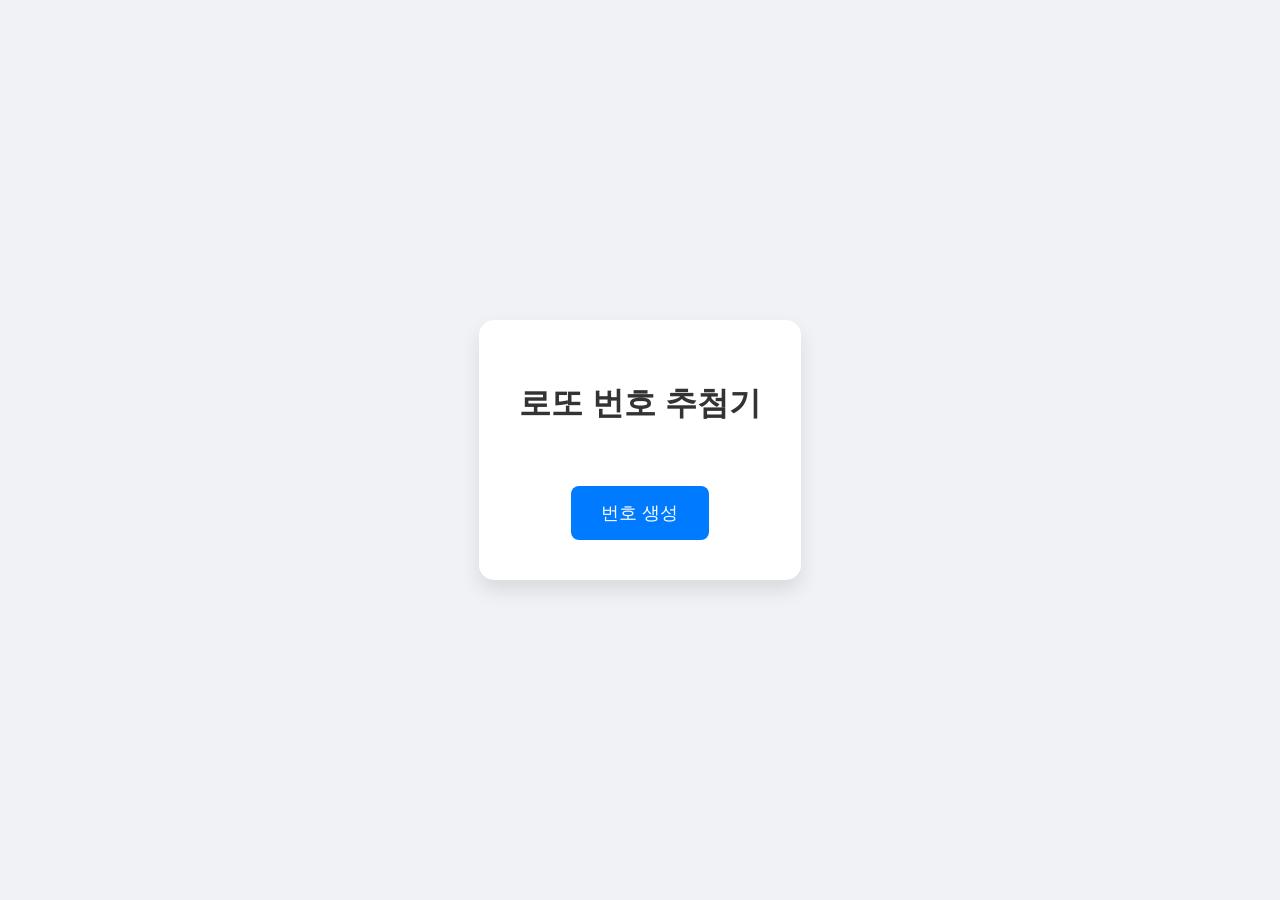
==== index.html @ 4cb0f104 "Update Product Builder SDK implementation and styles" ====
<!DOCTYPE html>
<html lang="ko">
<head>
    <meta charset="UTF-8">
    <meta name="viewport" content="width=device-width, initial-scale=1.0">
    <title>로또 번호 추첨기</title>
    <link rel="stylesheet" href="style.css">
</head>
<body>
    <div class="container">
        <h1>로또 번호 추첨기</h1>
        <div id="numbers" class="numbers-container"></div>
        <button id="generate-btn">번호 생성</button>
    </div>
    <script src="main.js"></script>
</body>
</html>
---- style.css ----
body {
    font-family: 'Arial', sans-serif;
    display: flex;
    justify-content: center;
    align-items: center;
    height: 100vh;
    margin: 0;
    background-color: #f0f2f5;
}

.container {
    text-align: center;
    background-color: white;
    padding: 40px;
    border-radius: 15px;
    box-shadow: 0 10px 20px rgba(0, 0, 0, 0.1);
}

h1 {
    color: #333;
    margin-bottom: 30px;
}

.numbers-container {
    display: flex;
    justify-content: center;
    gap: 10px;
    margin-bottom: 30px;
}

.number {
    display: flex;
    justify-content: center;
    align-items: center;
    width: 50px;
    height: 50px;
    border-radius: 50%;
    background-color: #4CAF50;
    color: white;
    font-size: 24px;
    font-weight: bold;
}

#generate-btn {
    background-color: #007bff;
    color: white;
    border: none;
    padding: 15px 30px;
    font-size: 18px;
    border-radius: 8px;
    cursor: pointer;
    transition: background-color 0.3s ease;
}

#generate-btn:hover {
    background-color: #0056b3;
}
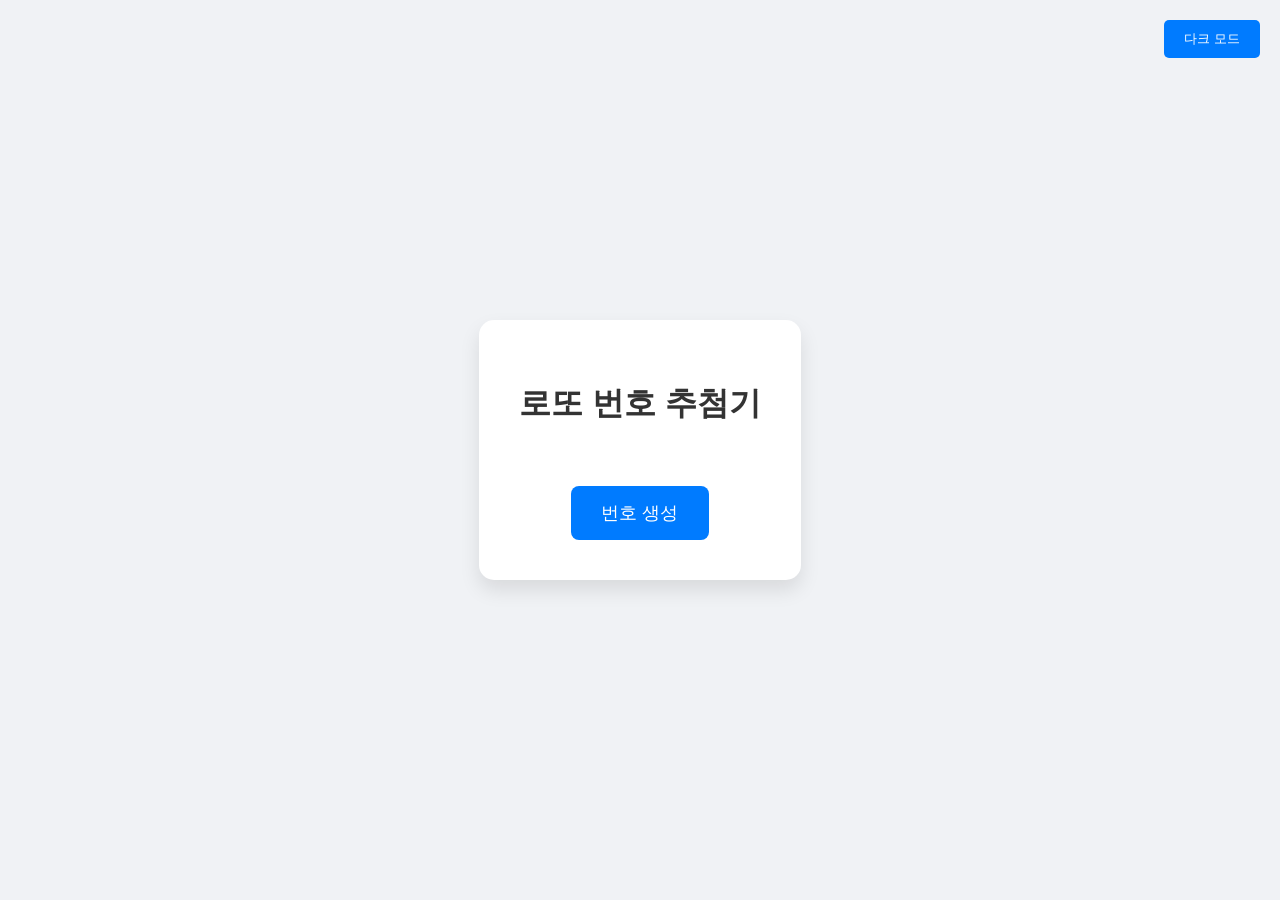
==== commit 33273f06: "Add dark/light mode toggle functionality" ====
--- a/index.html
+++ b/index.html
@@ -7,6 +7,7 @@
     <link rel="stylesheet" href="style.css">
 </head>
 <body>
+    <button id="theme-toggle">다크 모드</button>
     <div class="container">
         <h1>로또 번호 추첨기</h1>
         <div id="numbers" class="numbers-container"></div>
--- a/style.css
+++ b/style.css
@@ -1,3 +1,25 @@
+:root {
+    --bg-color: #f0f2f5;
+    --container-bg: white;
+    --text-color: #333;
+    --btn-bg: #007bff;
+    --btn-hover: #0056b3;
+    --number-bg: #4CAF50;
+    --number-text: white;
+    --shadow: 0 10px 20px rgba(0, 0, 0, 0.1);
+}
+
+.dark-theme {
+    --bg-color: #121212;
+    --container-bg: #1e1e1e;
+    --text-color: #e0e0e0;
+    --btn-bg: #3700b3;
+    --btn-hover: #6200ee;
+    --number-bg: #03dac6;
+    --number-text: #000;
+    --shadow: 0 10px 20px rgba(0, 0, 0, 0.5);
+}
+
 body {
     font-family: 'Arial', sans-serif;
     display: flex;
@@ -5,19 +27,22 @@
     align-items: center;
     height: 100vh;
     margin: 0;
-    background-color: #f0f2f5;
+    background-color: var(--bg-color);
+    color: var(--text-color);
+    transition: background-color 0.3s ease, color 0.3s ease;
 }
 
 .container {
     text-align: center;
-    background-color: white;
+    background-color: var(--container-bg);
     padding: 40px;
     border-radius: 15px;
-    box-shadow: 0 10px 20px rgba(0, 0, 0, 0.1);
+    box-shadow: var(--shadow);
+    transition: background-color 0.3s ease, box-shadow 0.3s ease;
 }
 
 h1 {
-    color: #333;
+    color: var(--text-color);
     margin-bottom: 30px;
 }
 
@@ -35,14 +60,15 @@
     width: 50px;
     height: 50px;
     border-radius: 50%;
-    background-color: #4CAF50;
-    color: white;
+    background-color: var(--number-bg);
+    color: var(--number-text);
     font-size: 24px;
     font-weight: bold;
+    transition: background-color 0.3s ease, color 0.3s ease;
 }
 
 #generate-btn {
-    background-color: #007bff;
+    background-color: var(--btn-bg);
     color: white;
     border: none;
     padding: 15px 30px;
@@ -53,5 +79,17 @@
 }
 
 #generate-btn:hover {
-    background-color: #0056b3;
+    background-color: var(--btn-hover);
 }
+
+#theme-toggle {
+    position: absolute;
+    top: 20px;
+    right: 20px;
+    background-color: var(--btn-bg);
+    color: white;
+    border: none;
+    padding: 10px 20px;
+    border-radius: 5px;
+    cursor: pointer;
+}
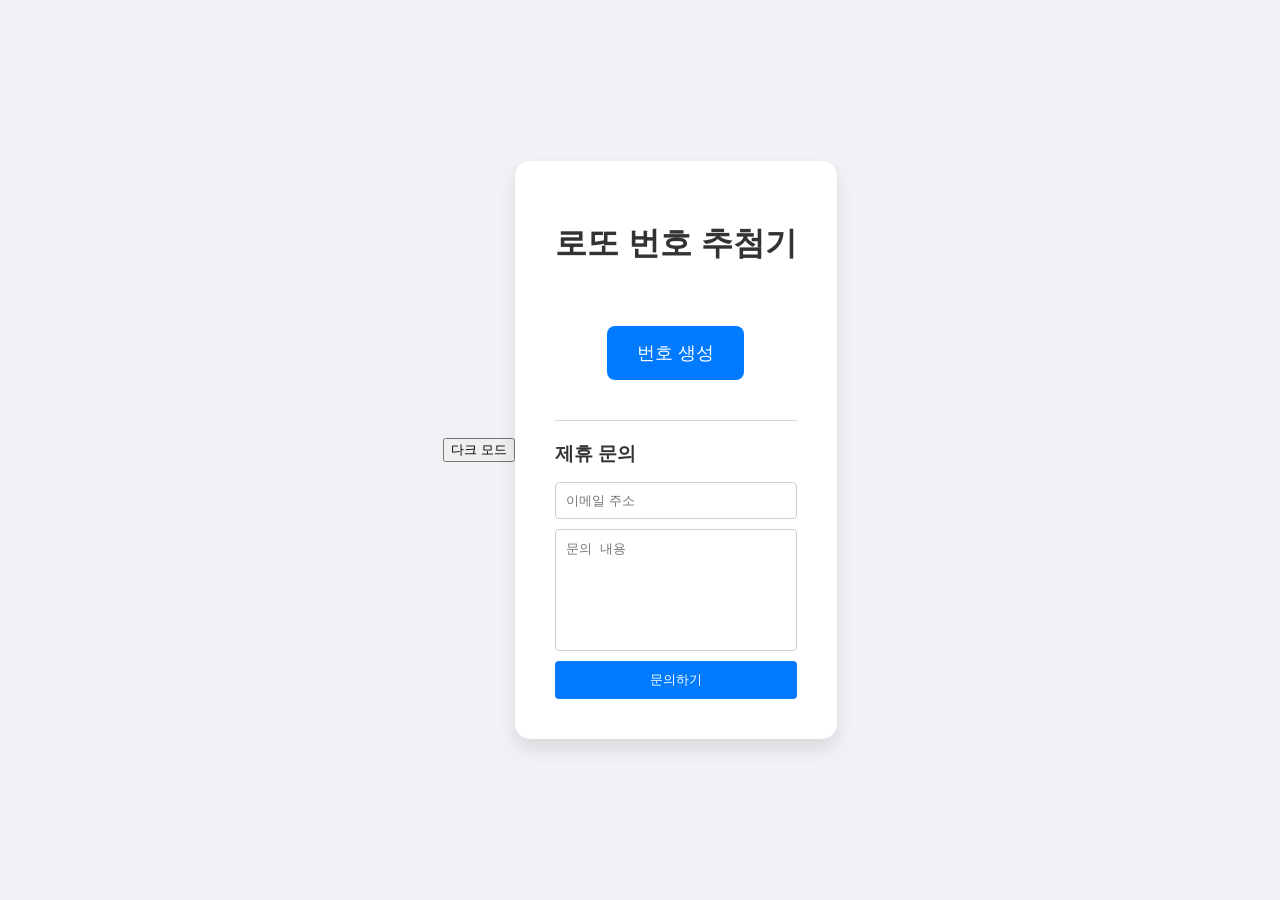
==== commit 4c04b9fd: "Add Formspree contact form for partnership inquiries" ====
--- a/index.html
+++ b/index.html
@@ -12,6 +12,16 @@
         <h1>로또 번호 추첨기</h1>
         <div id="numbers" class="numbers-container"></div>
         <button id="generate-btn">번호 생성</button>
+
+        <div class="contact-form">
+            <hr>
+            <h3>제휴 문의</h3>
+            <form action="https://formspree.io/f/xnjgkopb" method="POST">
+                <input type="email" name="email" placeholder="이메일 주소" required>
+                <textarea name="message" placeholder="문의 내용" required></textarea>
+                <button type="submit">문의하기</button>
+            </form>
+        </div>
     </div>
     <script src="main.js"></script>
 </body>
--- a/style.css
+++ b/style.css
@@ -82,14 +82,52 @@
     background-color: var(--btn-hover);
 }
 
-#theme-toggle {
-    position: absolute;
-    top: 20px;
-    right: 20px;
+.contact-form {
+    margin-top: 40px;
+    text-align: left;
+}
+
+.contact-form hr {
+    border: 0;
+    border-top: 1px solid var(--text-color);
+    opacity: 0.2;
+    margin-bottom: 20px;
+}
+
+.contact-form h3 {
+    margin-bottom: 15px;
+}
+
+.contact-form form {
+    display: flex;
+    flex-direction: column;
+    gap: 10px;
+}
+
+.contact-form input, 
+.contact-form textarea {
+    padding: 10px;
+    border: 1px solid #ccc;
+    border-radius: 4px;
+    background-color: var(--container-bg);
+    color: var(--text-color);
+}
+
+.contact-form textarea {
+    height: 100px;
+    resize: none;
+}
+
+.contact-form button {
     background-color: var(--btn-bg);
     color: white;
     border: none;
-    padding: 10px 20px;
-    border-radius: 5px;
+    padding: 10px;
+    border-radius: 4px;
     cursor: pointer;
 }
+
+.contact-form button:hover {
+    background-color: var(--btn-hover);
+}
+
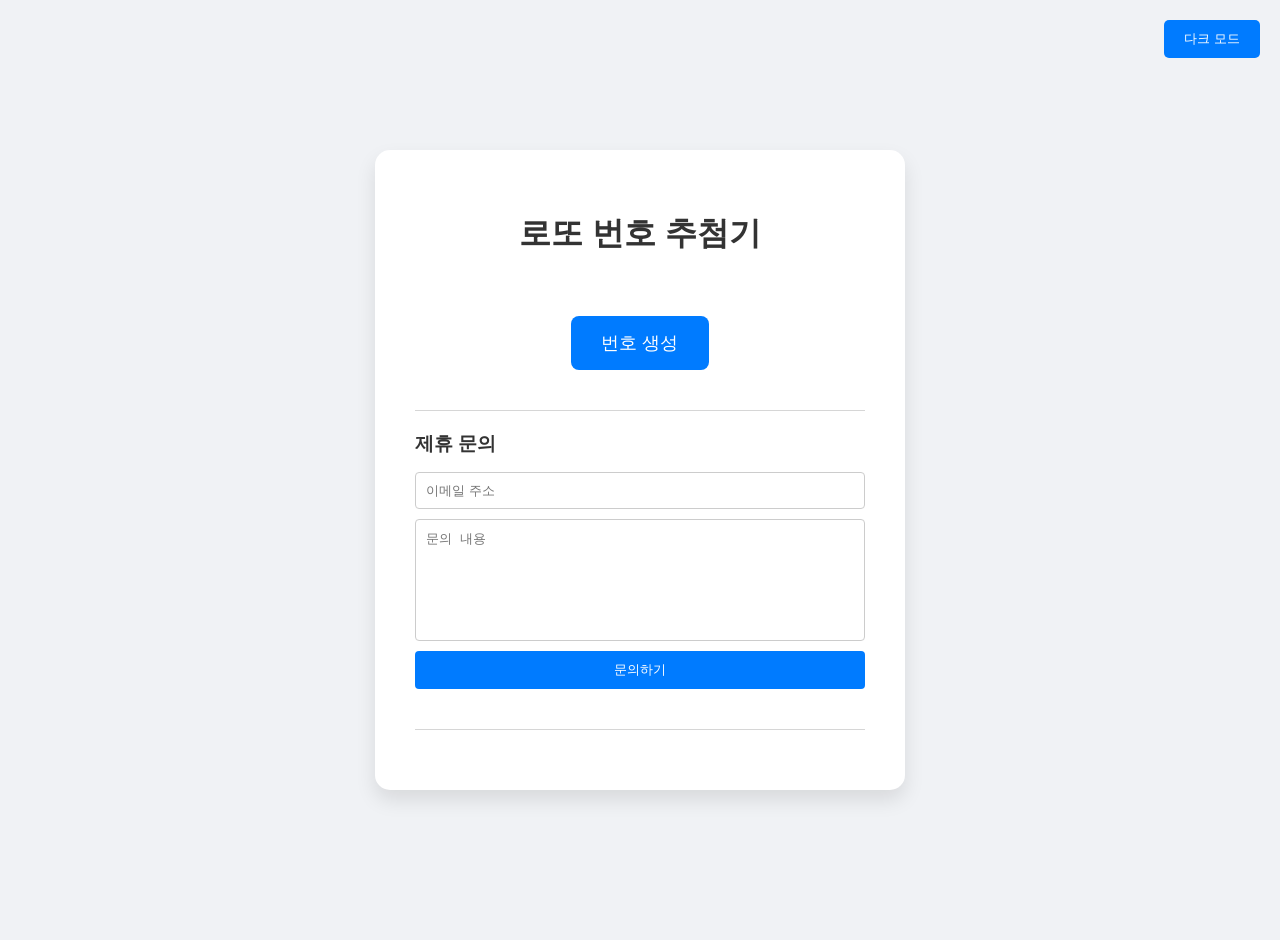
==== commit ee2ca00e: "Add Disqus comment section" ====
--- a/index.html
+++ b/index.html
@@ -22,6 +22,29 @@
                 <button type="submit">문의하기</button>
             </form>
         </div>
+
+        <div id="disqus_container">
+            <hr>
+            <div id="disqus_thread"></div>
+            <script>
+                /**
+                *  RECOMMENDED CONFIGURATION VARIABLES: EDIT AND UNCOMMENT THE SECTION BELOW TO INSERT DYNAMIC VALUES FROM YOUR PLATFORM OR CMS.
+                *  LEARN WHY DEFINING THESE VARIABLES IS IMPORTANT: https://disqus.com/admin/universalcode/#configuration-variables    */
+                /*
+                var disqus_config = function () {
+                this.page.url = PAGE_URL;  // Replace PAGE_URL with your page's canonical URL variable
+                this.page.identifier = PAGE_IDENTIFIER; // Replace PAGE_IDENTIFIER with your page's unique identifier variable
+                };
+                */
+                (function() { // DON'T EDIT BELOW THIS LINE
+                var d = document, s = d.createElement('script');
+                s.src = 'https://producybuilder-sdko.disqus.com/embed.js';
+                s.setAttribute('data-timestamp', +new Date());
+                (d.head || d.body).appendChild(s);
+                })();
+            </script>
+            <noscript>Please enable JavaScript to view the <a href="https://disqus.com/?ref_noscript">comments powered by Disqus.</a></noscript>
+        </div>
     </div>
     <script src="main.js"></script>
 </body>
--- a/style.css
+++ b/style.css
@@ -25,11 +25,12 @@
     display: flex;
     justify-content: center;
     align-items: center;
-    height: 100vh;
+    min-height: 100vh;
     margin: 0;
     background-color: var(--bg-color);
     color: var(--text-color);
     transition: background-color 0.3s ease, color 0.3s ease;
+    padding: 20px 0;
 }
 
 .container {
@@ -39,6 +40,8 @@
     border-radius: 15px;
     box-shadow: var(--shadow);
     transition: background-color 0.3s ease, box-shadow 0.3s ease;
+    width: 100%;
+    max-width: 450px;
 }
 
 h1 {
@@ -131,3 +134,28 @@
     background-color: var(--btn-hover);
 }
 
+#disqus_container {
+    margin-top: 40px;
+    text-align: left;
+}
+
+#disqus_container hr {
+    border: 0;
+    border-top: 1px solid var(--text-color);
+    opacity: 0.2;
+    margin-bottom: 20px;
+}
+
+#theme-toggle {
+    position: absolute;
+    top: 20px;
+    right: 20px;
+    background-color: var(--btn-bg);
+    color: white;
+    border: none;
+    padding: 10px 20px;
+    border-radius: 5px;
+    cursor: pointer;
+    transition: background-color 0.3s ease;
+}
+
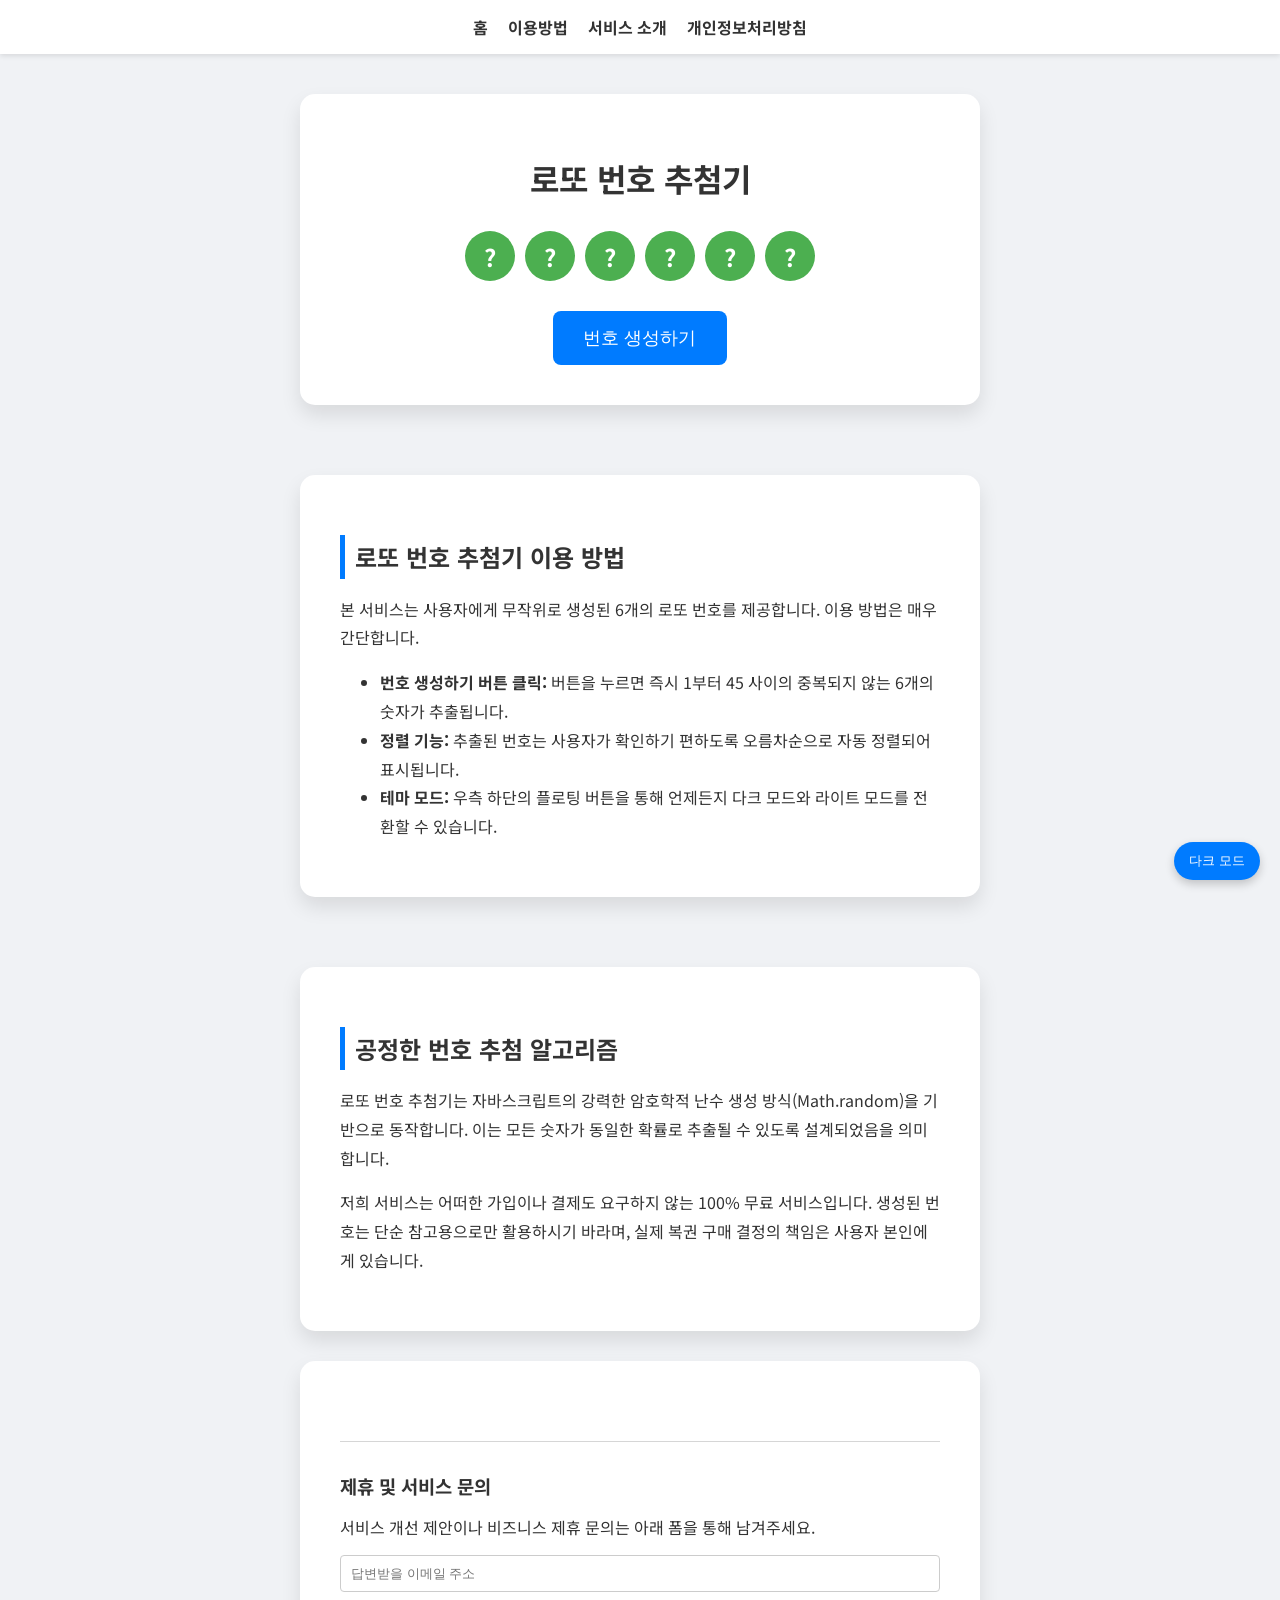
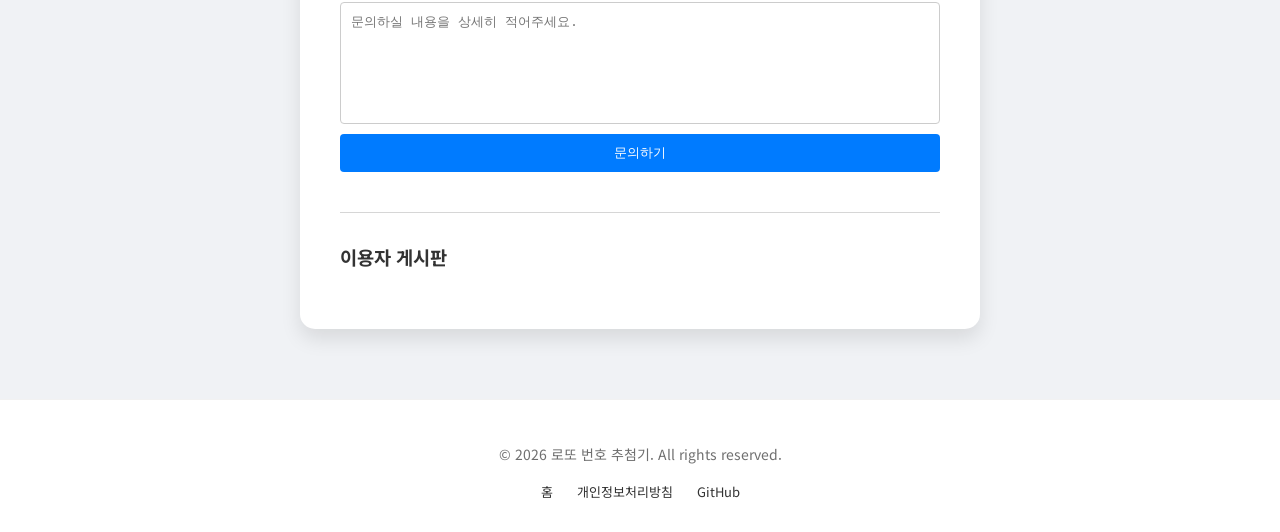
==== commit cd181d03: "Optimize site for AdSense: add privacy policy, navigation, and rich content" ====
--- a/index.html
+++ b/index.html
@@ -3,49 +3,91 @@
 <head>
     <meta charset="UTF-8">
     <meta name="viewport" content="width=device-width, initial-scale=1.0">
-    <title>로또 번호 추첨기</title>
+    <title>로또 번호 추첨기 - 무료 번호 생성 및 분석</title>
+    <meta name="description" content="무료로 로또 번호를 생성하고 분석해보세요. 공정한 확률로 번호를 추첨해주는 로또 번호 추첨기 서비스입니다.">
+    <meta name="google-adsense-account" content="ca-pub-6801850673538255">
+    <script async src="https://pagead2.googlesyndication.com/pagead/js/adsbygoogle.js?client=ca-pub-6801850673538255"
+     crossorigin="anonymous"></script>
     <link rel="stylesheet" href="style.css">
+    <link href="https://fonts.googleapis.com/css2?family=Noto+Sans+KR:wght@400;700&display=swap" rel="stylesheet">
 </head>
 <body>
-    <button id="theme-toggle">다크 모드</button>
-    <div class="container">
-        <h1>로또 번호 추첨기</h1>
-        <div id="numbers" class="numbers-container"></div>
-        <button id="generate-btn">번호 생성</button>
+    <nav class="navbar">
+        <a href="index.html">홈</a>
+        <a href="#how-to-use">이용방법</a>
+        <a href="#about">서비스 소개</a>
+        <a href="privacy.html">개인정보처리방침</a>
+    </nav>
 
-        <div class="contact-form">
-            <hr>
-            <h3>제휴 문의</h3>
-            <form action="https://formspree.io/f/xnjgkopb" method="POST">
-                <input type="email" name="email" placeholder="이메일 주소" required>
-                <textarea name="message" placeholder="문의 내용" required></textarea>
-                <button type="submit">문의하기</button>
-            </form>
+    <main class="main-content">
+        <button id="theme-toggle">다크 모드</button>
+        
+        <div class="container">
+            <h1>로또 번호 추첨기</h1>
+            <div id="numbers" class="numbers-container">
+                <div class="number">?</div>
+                <div class="number">?</div>
+                <div class="number">?</div>
+                <div class="number">?</div>
+                <div class="number">?</div>
+                <div class="number">?</div>
+            </div>
+            <button id="generate-btn">번호 생성하기</button>
         </div>
 
-        <div id="disqus_container">
-            <hr>
-            <div id="disqus_thread"></div>
-            <script>
-                /**
-                *  RECOMMENDED CONFIGURATION VARIABLES: EDIT AND UNCOMMENT THE SECTION BELOW TO INSERT DYNAMIC VALUES FROM YOUR PLATFORM OR CMS.
-                *  LEARN WHY DEFINING THESE VARIABLES IS IMPORTANT: https://disqus.com/admin/universalcode/#configuration-variables    */
-                /*
-                var disqus_config = function () {
-                this.page.url = PAGE_URL;  // Replace PAGE_URL with your page's canonical URL variable
-                this.page.identifier = PAGE_IDENTIFIER; // Replace PAGE_IDENTIFIER with your page's unique identifier variable
-                };
-                */
-                (function() { // DON'T EDIT BELOW THIS LINE
-                var d = document, s = d.createElement('script');
-                s.src = 'https://producybuilder-sdko.disqus.com/embed.js';
-                s.setAttribute('data-timestamp', +new Date());
-                (d.head || d.body).appendChild(s);
-                })();
-            </script>
-            <noscript>Please enable JavaScript to view the <a href="https://disqus.com/?ref_noscript">comments powered by Disqus.</a></noscript>
+        <div class="container info-section" id="how-to-use">
+            <h2>로또 번호 추첨기 이용 방법</h2>
+            <p>본 서비스는 사용자에게 무작위로 생성된 6개의 로또 번호를 제공합니다. 이용 방법은 매우 간단합니다.</p>
+            <ul>
+                <li><strong>번호 생성하기 버튼 클릭:</strong> 버튼을 누르면 즉시 1부터 45 사이의 중복되지 않는 6개의 숫자가 추출됩니다.</li>
+                <li><strong>정렬 기능:</strong> 추출된 번호는 사용자가 확인하기 편하도록 오름차순으로 자동 정렬되어 표시됩니다.</li>
+                <li><strong>테마 모드:</strong> 우측 하단의 플로팅 버튼을 통해 언제든지 다크 모드와 라이트 모드를 전환할 수 있습니다.</li>
+            </ul>
         </div>
-    </div>
+
+        <div class="container info-section" id="about">
+            <h2>공정한 번호 추첨 알고리즘</h2>
+            <p>로또 번호 추첨기는 자바스크립트의 강력한 암호학적 난수 생성 방식(Math.random)을 기반으로 동작합니다. 이는 모든 숫자가 동일한 확률로 추출될 수 있도록 설계되었음을 의미합니다.</p>
+            <p>저희 서비스는 어떠한 가입이나 결제도 요구하지 않는 100% 무료 서비스입니다. 생성된 번호는 단순 참고용으로만 활용하시기 바라며, 실제 복권 구매 결정의 책임은 사용자 본인에게 있습니다.</p>
+        </div>
+
+        <div class="container">
+            <div class="contact-form">
+                <hr>
+                <h3>제휴 및 서비스 문의</h3>
+                <p>서비스 개선 제안이나 비즈니스 제휴 문의는 아래 폼을 통해 남겨주세요.</p>
+                <form action="https://formspree.io/f/xnjgkopb" method="POST">
+                    <input type="email" name="email" placeholder="답변받을 이메일 주소" required>
+                    <textarea name="message" placeholder="문의하실 내용을 상세히 적어주세요." required></textarea>
+                    <button type="submit">문의하기</button>
+                </form>
+            </div>
+
+            <div id="disqus_container">
+                <hr>
+                <h3>이용자 게시판</h3>
+                <div id="disqus_thread"></div>
+                <script>
+                    (function() {
+                    var d = document, s = d.createElement('script');
+                    s.src = 'https://producybuilder-sdko.disqus.com/embed.js';
+                    s.setAttribute('data-timestamp', +new Date());
+                    (d.head || d.body).appendChild(s);
+                    })();
+                </script>
+            </div>
+        </div>
+    </main>
+
+    <footer>
+        <p>&copy; 2026 로또 번호 추첨기. All rights reserved.</p>
+        <div class="footer-links">
+            <a href="index.html">홈</a>
+            <a href="privacy.html">개인정보처리방침</a>
+            <a href="https://github.com/sssnm-ai/product-builder-sdko">GitHub</a>
+        </div>
+    </footer>
+
     <script src="main.js"></script>
 </body>
 </html>
--- a/style.css
+++ b/style.css
@@ -7,6 +7,7 @@
     --number-bg: #4CAF50;
     --number-text: white;
     --shadow: 0 10px 20px rgba(0, 0, 0, 0.1);
+    --nav-bg: #ffffff;
 }
 
 .dark-theme {
@@ -18,19 +19,49 @@
     --number-bg: #03dac6;
     --number-text: #000;
     --shadow: 0 10px 20px rgba(0, 0, 0, 0.5);
+    --nav-bg: #1e1e1e;
 }
 
 body {
-    font-family: 'Arial', sans-serif;
-    display: flex;
-    justify-content: center;
-    align-items: center;
+    font-family: 'Noto Sans KR', 'Arial', sans-serif;
+    display: flex;
+    flex-direction: column;
     min-height: 100vh;
     margin: 0;
     background-color: var(--bg-color);
     color: var(--text-color);
     transition: background-color 0.3s ease, color 0.3s ease;
-    padding: 20px 0;
+}
+
+.navbar {
+    display: flex;
+    justify-content: center;
+    gap: 20px;
+    padding: 15px;
+    background-color: var(--nav-bg);
+    box-shadow: 0 2px 5px rgba(0,0,0,0.1);
+    position: sticky;
+    top: 0;
+    z-index: 1000;
+}
+
+.navbar a {
+    text-decoration: none;
+    color: var(--text-color);
+    font-weight: bold;
+    transition: color 0.3s;
+}
+
+.navbar a:hover {
+    color: var(--btn-bg);
+}
+
+.main-content {
+    flex: 1;
+    display: flex;
+    flex-direction: column;
+    align-items: center;
+    padding: 40px 20px;
 }
 
 .container {
@@ -41,12 +72,25 @@
     box-shadow: var(--shadow);
     transition: background-color 0.3s ease, box-shadow 0.3s ease;
     width: 100%;
-    max-width: 450px;
+    max-width: 600px;
+    margin-bottom: 30px;
 }
 
 h1 {
     color: var(--text-color);
     margin-bottom: 30px;
+}
+
+.info-section {
+    text-align: left;
+    margin-top: 40px;
+    line-height: 1.8;
+}
+
+.info-section h2 {
+    border-left: 5px solid var(--btn-bg);
+    padding-left: 10px;
+    margin-bottom: 15px;
 }
 
 .numbers-container {
@@ -54,6 +98,7 @@
     justify-content: center;
     gap: 10px;
     margin-bottom: 30px;
+    flex-wrap: wrap;
 }
 
 .number {
@@ -90,11 +135,11 @@
     text-align: left;
 }
 
-.contact-form hr {
+.contact-form hr, #disqus_container hr {
     border: 0;
     border-top: 1px solid var(--text-color);
     opacity: 0.2;
-    margin-bottom: 20px;
+    margin: 30px 0;
 }
 
 .contact-form h3 {
@@ -139,23 +184,47 @@
     text-align: left;
 }
 
-#disqus_container hr {
-    border: 0;
-    border-top: 1px solid var(--text-color);
-    opacity: 0.2;
-    margin-bottom: 20px;
+footer {
+    text-align: center;
+    padding: 30px;
+    background-color: var(--nav-bg);
+    border-top: 1px solid rgba(0,0,0,0.05);
+}
+
+footer p {
+    font-size: 14px;
+    opacity: 0.7;
+}
+
+.footer-links {
+    margin-top: 10px;
+}
+
+.footer-links a {
+    margin: 0 10px;
+    text-decoration: none;
+    color: var(--text-color);
+    font-size: 13px;
 }
 
 #theme-toggle {
-    position: absolute;
-    top: 20px;
+    position: fixed;
+    bottom: 20px;
     right: 20px;
     background-color: var(--btn-bg);
     color: white;
     border: none;
-    padding: 10px 20px;
-    border-radius: 5px;
+    padding: 10px 15px;
+    border-radius: 50px;
     cursor: pointer;
-    transition: background-color 0.3s ease;
-}
-
+    box-shadow: 0 4px 10px rgba(0,0,0,0.2);
+    z-index: 1000;
+}
+
+.back-link {
+    display: inline-block;
+    margin-top: 20px;
+    text-decoration: none;
+    color: var(--btn-bg);
+}
+
